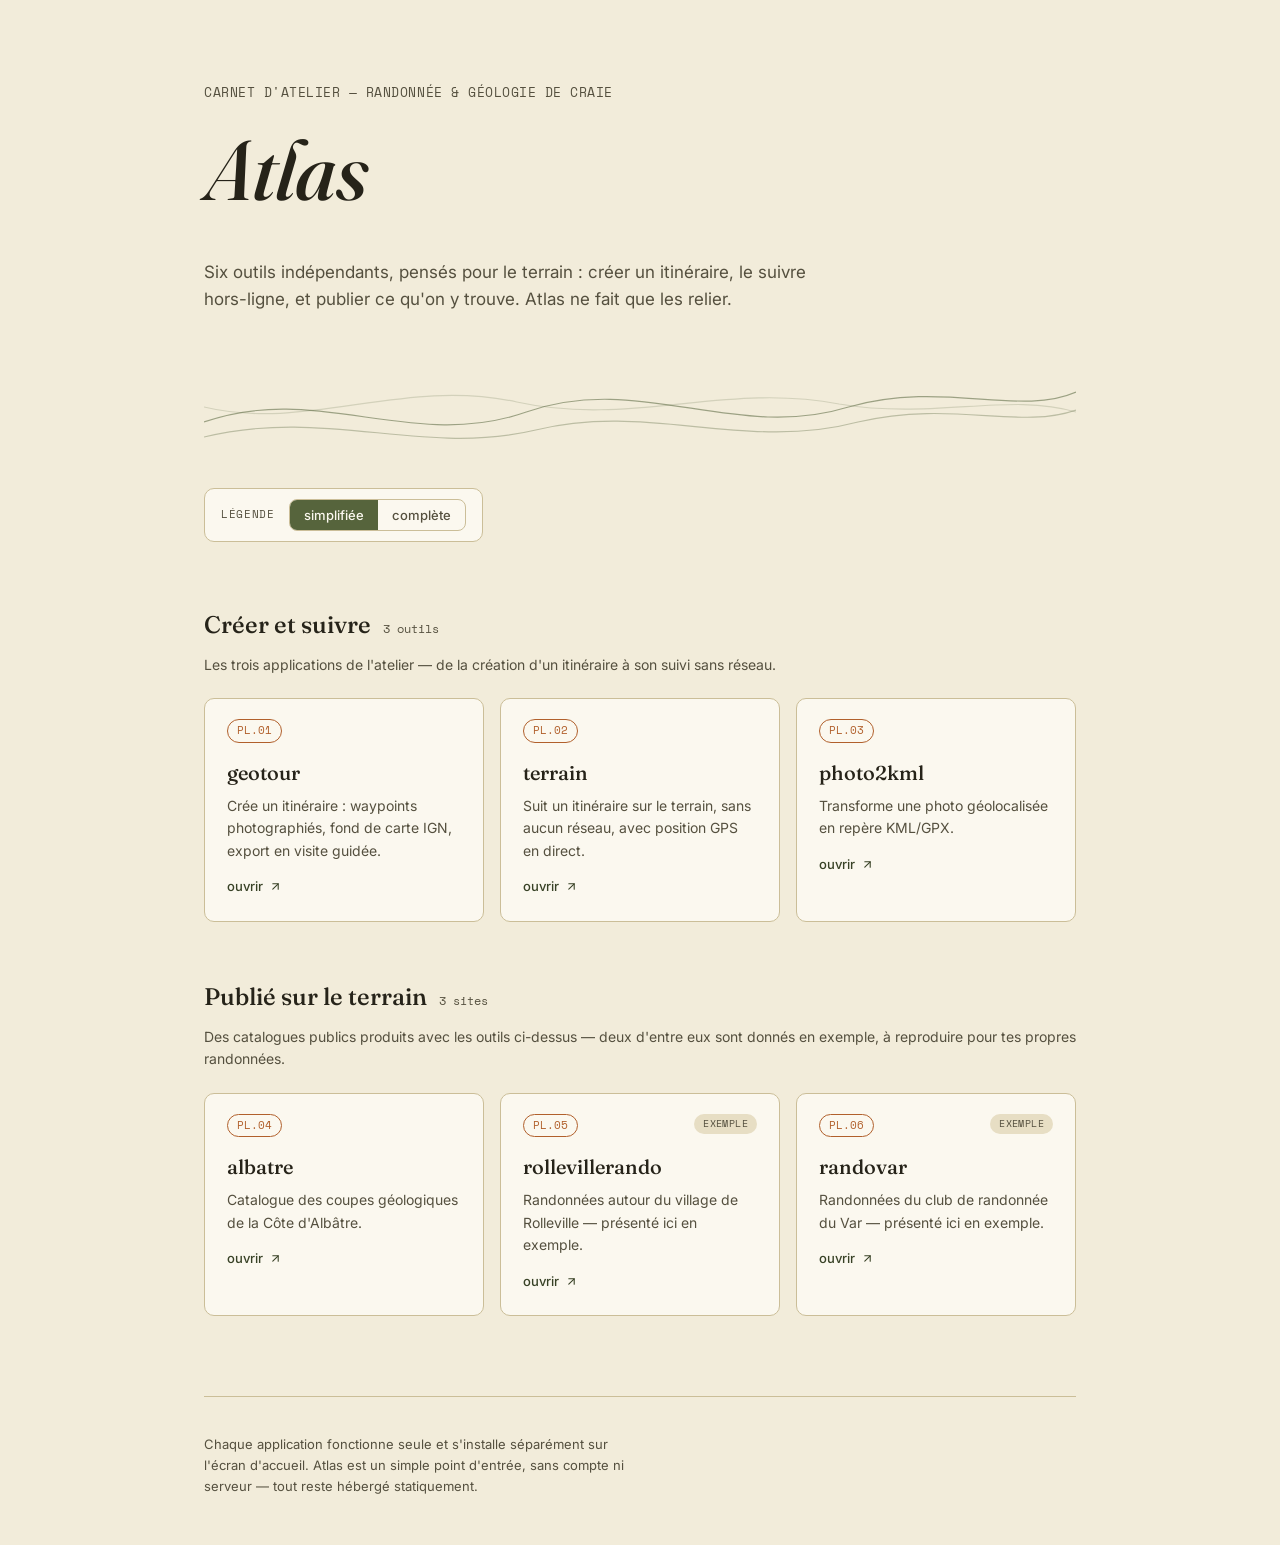
==== index.html @ a21a5d93 "Add files via upload" ====
<!DOCTYPE html>
<html lang="fr">
<head>
<meta charset="UTF-8">
<meta name="viewport" content="width=device-width, initial-scale=1.0">
<title>Atlas — outils de randonnée et de géologie de terrain</title>
<meta name="description" content="Atlas relie les applications et sites de randonnée et de géologie de craie : geotour, terrain, photo2kml, albatre, rollevillerando, randovar.">
<link rel="manifest" href="manifest.json">
<meta name="theme-color" content="#F2ECDA">
<link rel="icon" href="icons/icon-192.png">
<link rel="apple-touch-icon" href="icons/icon-192.png">
<link rel="stylesheet" href="style.css">
</head>
<body>
<div class="wrap">

  <header class="hero">
    <p class="tagline">carnet d'atelier — randonnée &amp; géologie de craie</p>
    <h1 class="wordmark">Atlas</h1>
    <p class="lede">Six outils indépendants, pensés pour le terrain : créer un itinéraire, le suivre hors-ligne, et publier ce qu'on y trouve. Atlas ne fait que les relier.</p>

    <svg class="contours" viewBox="0 0 920 90" preserveAspectRatio="none" aria-hidden="true">
      <path d="M0,60 C120,20 220,90 340,50 C460,10 560,80 680,45 C780,18 860,55 920,30"/>
      <path d="M0,75 C130,45 230,95 350,68 C470,40 570,90 690,60 C790,38 860,68 920,48"/>
      <path d="M0,45 C110,70 210,15 330,40 C450,65 550,20 670,42 C770,58 850,30 920,50"/>
    </svg>

    <div class="legend-box">
      <span class="legend-label">légende</span>
      <div class="legend-toggle">
        <button id="btn-simple" type="button">simplifiée</button>
        <button id="btn-full" type="button">complète</button>
      </div>
    </div>
  </header>

  <section class="group" id="outils">
    <div class="group-head">
      <h2>Créer et suivre</h2>
      <span class="count"><span id="outils-count">0</span> outils</span>
    </div>
    <p class="group-note">Les trois applications de l'atelier — de la création d'un itinéraire à son suivi sans réseau.</p>
    <div class="grid" id="outils-grid"></div>
  </section>

  <section class="group" id="vitrines">
    <div class="group-head">
      <h2>Publié sur le terrain</h2>
      <span class="count"><span id="vitrines-count">0</span> sites</span>
    </div>
    <p class="group-note">Des catalogues publics produits avec les outils ci-dessus — deux d'entre eux sont donnés en exemple, à reproduire pour tes propres randonnées.</p>
    <div class="grid" id="vitrines-grid"></div>
  </section>

  <footer>
    <p>Chaque application fonctionne seule et s'installe séparément sur l'écran d'accueil. Atlas est un simple point d'entrée, sans compte ni serveur — tout reste hébergé statiquement.</p>
  </footer>

</div>

<script src="app.js"></script>
<script>
if ('serviceWorker' in navigator) {
  window.addEventListener('load', () => navigator.serviceWorker.register('sw.js'));
}
</script>
</body>
</html>
---- style.css ----
@import url('https://fonts.googleapis.com/css2?family=Fraunces:ital,opsz,wght@0,9..144,400..600;1,9..144,400..600&family=Inter:wght@400;500;600&family=Space+Mono:wght@400;700&display=swap');

:root{
  --paper: #F2ECDA;
  --paper-deep: #E7DEC4;
  --chalk: #FBF8EF;
  --ink: #262319;
  --ink-soft: #55503f;
  --moss: #56643C;
  --moss-deep: #384226;
  --rust: #B1602C;
  --line: #CBBE98;
  --radius: 10px;
}

*{box-sizing:border-box}
html{scroll-behavior:smooth}
body{
  margin:0;
  background:var(--paper);
  color:var(--ink);
  font-family:'Inter',sans-serif;
  line-height:1.6;
  -webkit-font-smoothing:antialiased;
}

.wrap{max-width:920px;margin:0 auto;padding:0 24px}

/* ---------- header / hero ---------- */
header.hero{padding:72px 0 0}
.wordmark{
  font-family:'Fraunces',serif;
  font-style:italic;
  font-weight:500;
  font-size:clamp(48px,9vw,84px);
  letter-spacing:-0.01em;
  margin:0;
  color:var(--ink);
}
.tagline{
  font-family:'Space Mono',monospace;
  font-size:13px;
  letter-spacing:.04em;
  text-transform:uppercase;
  color:var(--ink-soft);
  margin:10px 0 0;
}
.lede{
  max-width:56ch;
  font-size:17px;
  color:var(--ink-soft);
  margin:22px 0 0;
}

/* contour-line signature divider */
.contours{width:100%;height:90px;display:block;margin-top:48px}
.contours path{fill:none;stroke:var(--moss);stroke-width:1.2;opacity:.55}
.contours path:nth-child(2){opacity:.35}
.contours path:nth-child(3){opacity:.2}

/* ---------- legend / niveau de lecture ---------- */
.legend-box{
  display:inline-flex;
  align-items:center;
  gap:14px;
  border:1px solid var(--line);
  border-radius:var(--radius);
  padding:10px 16px;
  background:var(--chalk);
  margin:36px 0 8px;
}
.legend-label{
  font-family:'Space Mono',monospace;
  font-size:11px;
  letter-spacing:.06em;
  text-transform:uppercase;
  color:var(--ink-soft);
}
.legend-toggle{display:inline-flex;border:1px solid var(--line);border-radius:8px;overflow:hidden}
.legend-toggle button{
  font-family:'Inter',sans-serif;
  font-size:13px;
  font-weight:500;
  padding:7px 14px;
  border:none;
  background:transparent;
  color:var(--ink-soft);
  cursor:pointer;
  transition:background .15s ease,color .15s ease;
}
.legend-toggle button.active{background:var(--moss);color:var(--chalk)}
.legend-toggle button:not(.active):hover{background:var(--paper-deep)}

/* ---------- sections ---------- */
section.group{margin-top:56px}
.group-head{display:flex;align-items:baseline;gap:12px;margin-bottom:20px}
.group-head h2{
  font-family:'Fraunces',serif;
  font-weight:500;
  font-size:24px;
  margin:0;
}
.group-head .count{
  font-family:'Space Mono',monospace;
  font-size:12px;
  color:var(--ink-soft);
}
.group-note{font-size:14px;color:var(--ink-soft);margin:-10px 0 22px}

.grid{display:grid;grid-template-columns:repeat(auto-fit,minmax(260px,1fr));gap:16px}

.card{
  position:relative;
  background:var(--chalk);
  border:1px solid var(--line);
  border-radius:var(--radius);
  padding:20px 22px 22px;
  transition:border-color .15s ease, transform .15s ease;
}
.card:hover{border-color:var(--moss);transform:translateY(-2px)}
.card a.card-link{position:absolute;inset:0;border-radius:var(--radius)}
.card-top{display:flex;align-items:flex-start;justify-content:space-between;gap:10px}
.plate{
  font-family:'Space Mono',monospace;
  font-size:11px;
  color:var(--rust);
  border:1px solid var(--rust);
  border-radius:20px;
  padding:2px 9px;
  white-space:nowrap;
}
.badge-exemple{
  font-family:'Space Mono',monospace;
  font-size:10px;
  letter-spacing:.04em;
  text-transform:uppercase;
  color:var(--ink-soft);
  background:var(--paper-deep);
  border-radius:20px;
  padding:2px 9px;
  white-space:nowrap;
}
.card h3{
  font-family:'Fraunces',serif;
  font-weight:500;
  font-size:20px;
  margin:14px 0 6px;
}
.card p{font-size:14px;color:var(--ink-soft);margin:0}
.card p.full{display:none}
.legend-full .card p.simple{display:none}
.legend-full .card p.full{display:block}
.card .cta{
  display:inline-flex;
  align-items:center;
  gap:6px;
  margin-top:14px;
  font-size:13px;
  font-weight:500;
  color:var(--moss-deep);
}
.card .cta svg{width:13px;height:13px}

/* install note, only shown in legend-full */
.install-note{display:none;font-family:'Space Mono',monospace;font-size:11px;color:var(--ink-soft);margin-top:12px;padding-top:12px;border-top:1px dashed var(--line)}
.legend-full .install-note{display:block}

/* ---------- footer ---------- */
footer{margin:80px 0 48px;padding-top:24px;border-top:1px solid var(--line)}
footer p{font-size:13px;color:var(--ink-soft);max-width:56ch}
footer a{color:var(--moss-deep)}

@media (max-width:520px){
  header.hero{padding-top:48px}
  .legend-box{flex-wrap:wrap}
}

@media (prefers-reduced-motion:reduce){
  html{scroll-behavior:auto}
  .card{transition:none}
}
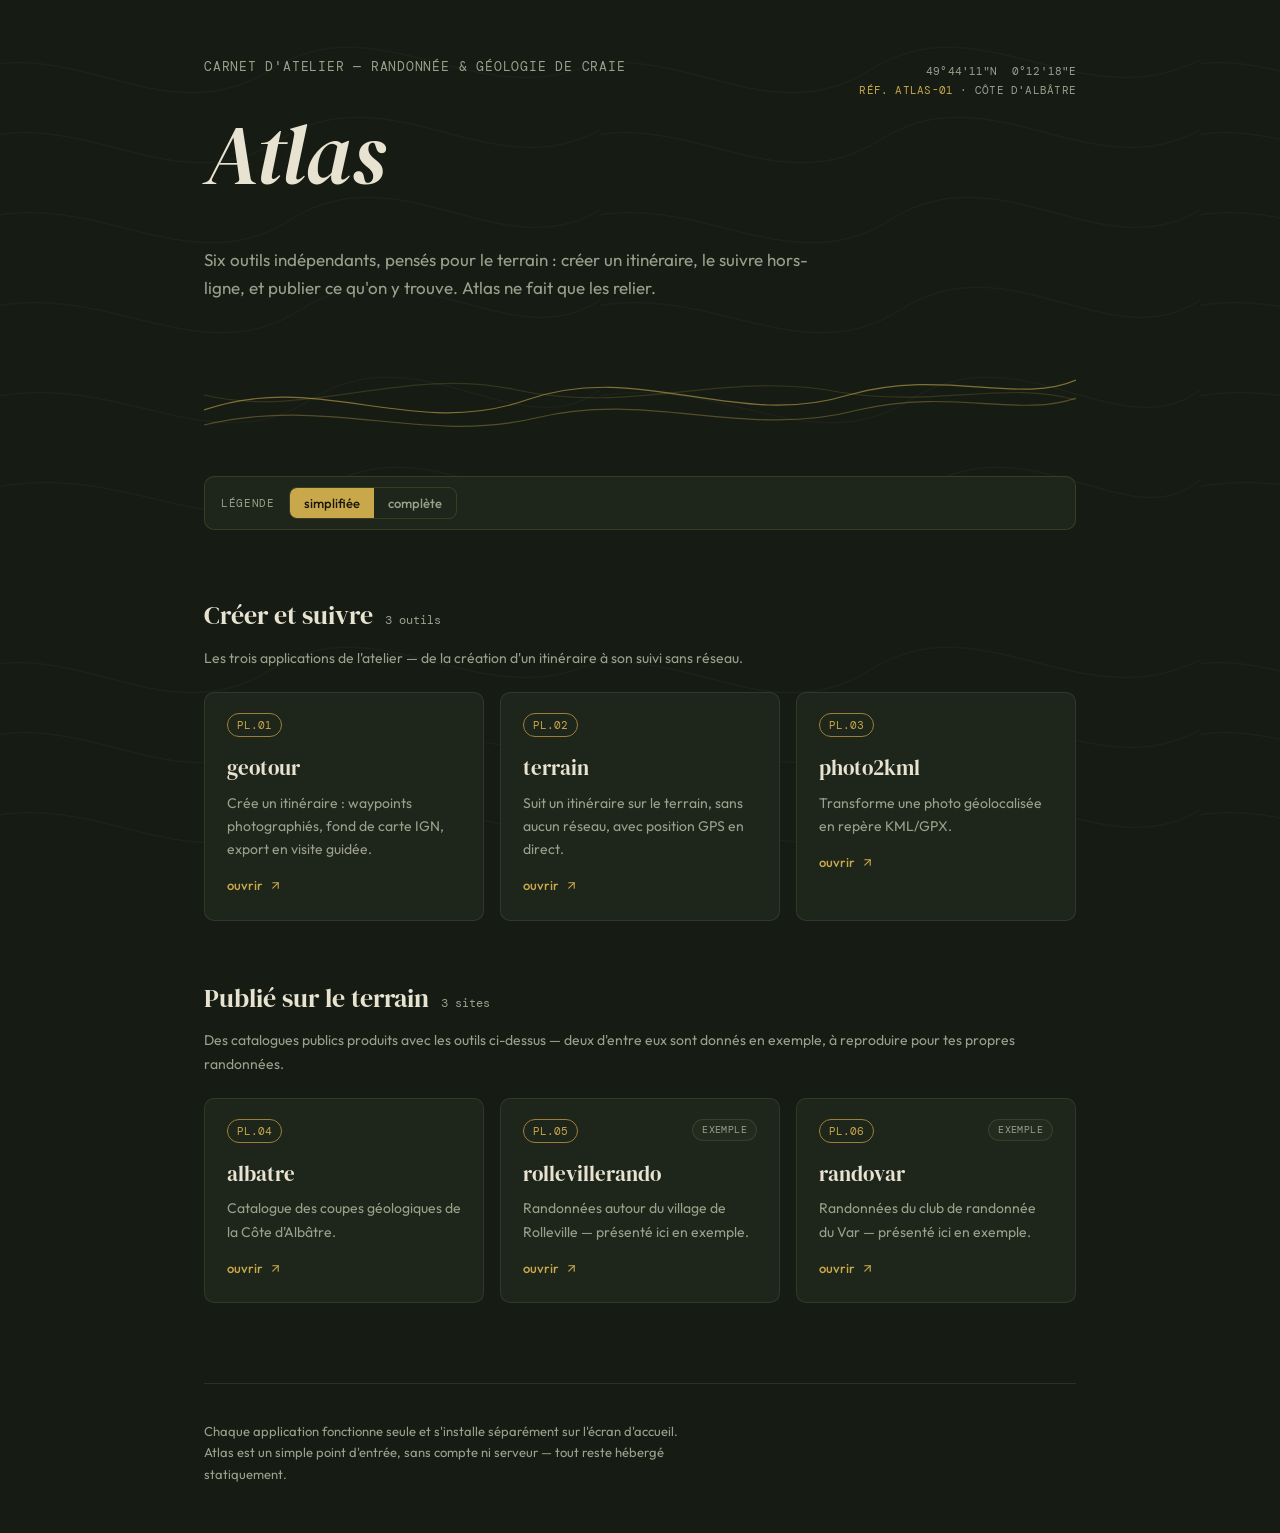
==== commit 32758f67: "Add files via upload" ====
--- a/index.html
+++ b/index.html
@@ -6,7 +6,7 @@
 <title>Atlas — outils de randonnée et de géologie de terrain</title>
 <meta name="description" content="Atlas relie les applications et sites de randonnée et de géologie de craie : geotour, terrain, photo2kml, albatre, rollevillerando, randovar.">
 <link rel="manifest" href="manifest.json">
-<meta name="theme-color" content="#F2ECDA">
+<meta name="theme-color" content="#161c14">
 <link rel="icon" href="icons/icon-192.png">
 <link rel="apple-touch-icon" href="icons/icon-192.png">
 <link rel="stylesheet" href="style.css">
@@ -15,8 +15,16 @@
 <div class="wrap">
 
   <header class="hero">
-    <p class="tagline">carnet d'atelier — randonnée &amp; géologie de craie</p>
-    <h1 class="wordmark">Atlas</h1>
+    <div class="hero-top">
+      <div>
+        <p class="tagline">carnet d'atelier — randonnée &amp; géologie de craie</p>
+        <h1 class="wordmark">Atlas</h1>
+      </div>
+      <div class="coords" aria-hidden="true">
+        49°44′11″N&nbsp;&nbsp;0°12′18″E<br>
+        <span class="ref">RÉF. ATLAS-01</span> · CÔTE D'ALBÂTRE
+      </div>
+    </div>
     <p class="lede">Six outils indépendants, pensés pour le terrain : créer un itinéraire, le suivre hors-ligne, et publier ce qu'on y trouve. Atlas ne fait que les relier.</p>
 
     <svg class="contours" viewBox="0 0 920 90" preserveAspectRatio="none" aria-hidden="true">
--- a/style.css
+++ b/style.css
@@ -1,15 +1,15 @@
-@import url('https://fonts.googleapis.com/css2?family=Fraunces:ital,opsz,wght@0,9..144,400..600;1,9..144,400..600&family=Inter:wght@400;500;600&family=Space+Mono:wght@400;700&display=swap');
+@import url('https://fonts.googleapis.com/css2?family=DM+Serif+Display:ital@0;1&family=Outfit:wght@400;500;600&family=DM+Mono:wght@400;500&display=swap');
 
 :root{
-  --paper: #F2ECDA;
-  --paper-deep: #E7DEC4;
-  --chalk: #FBF8EF;
-  --ink: #262319;
-  --ink-soft: #55503f;
-  --moss: #56643C;
-  --moss-deep: #384226;
-  --rust: #B1602C;
-  --line: #CBBE98;
+  --bg: #161c14;
+  --bg-elev: #1E251A;
+  --bg-elev-2: #232B1E;
+  --ink: #E8E2D0;
+  --ink-soft: #9BA08C;
+  --ocre: #C9A84C;
+  --ocre-deep: #9C8038;
+  --line: rgba(201,168,76,0.18);
+  --line-soft: rgba(232,226,208,0.10);
   --radius: 10px;
 }
 
@@ -17,33 +17,51 @@
 html{scroll-behavior:smooth}
 body{
   margin:0;
-  background:var(--paper);
-  color:var(--ink);
-  font-family:'Inter',sans-serif;
-  line-height:1.6;
+  background-color:var(--bg);
+  background-image:
+    url("data:image/svg+xml,%3Csvg xmlns='http://www.w3.org/2000/svg' width='600' height='600' viewBox='0 0 600 600'%3E%3Cg fill='none' stroke='%23e8e2d0' stroke-opacity='0.035' stroke-width='1'%3E%3Cpath d='M-50,80 C60,20 160,140 270,70 C380,0 480,120 600,60'/%3E%3Cpath d='M-50,150 C70,90 170,210 280,140 C390,70 490,190 600,130'/%3E%3Cpath d='M-50,230 C80,170 180,290 290,220 C400,150 500,270 600,210'/%3E%3Cpath d='M-50,320 C90,260 190,380 300,310 C410,240 510,360 600,300'/%3E%3Cpath d='M-50,410 C100,350 200,470 310,400 C420,330 520,450 600,390'/%3E%3Cpath d='M-50,500 C110,440 210,560 320,490 C430,420 530,540 600,480'/%3E%3C/g%3E%3C/svg%3E");
+  background-repeat:repeat;
+  background-size:600px 600px;
+  background-attachment:fixed;
+  color:var(--ink);
+  font-family:'Outfit',sans-serif;
+  line-height:1.65;
   -webkit-font-smoothing:antialiased;
 }
 
 .wrap{max-width:920px;margin:0 auto;padding:0 24px}
 
 /* ---------- header / hero ---------- */
-header.hero{padding:72px 0 0}
+header.hero{padding:56px 0 0;display:flex;flex-direction:column}
+.hero-top{display:flex;align-items:flex-start;justify-content:space-between;gap:16px}
+.coords{
+  font-family:'DM Mono',monospace;
+  font-size:11px;
+  line-height:1.7;
+  color:var(--ink-soft);
+  text-align:right;
+  white-space:nowrap;
+  padding-top:6px;
+  letter-spacing:.02em;
+}
+.coords .ref{color:var(--ocre)}
+
+.tagline{
+  font-family:'DM Mono',monospace;
+  font-size:13px;
+  letter-spacing:.06em;
+  text-transform:uppercase;
+  color:var(--ink-soft);
+  margin:0;
+}
 .wordmark{
-  font-family:'Fraunces',serif;
+  font-family:'DM Serif Display',serif;
   font-style:italic;
-  font-weight:500;
+  font-weight:400;
   font-size:clamp(48px,9vw,84px);
   letter-spacing:-0.01em;
-  margin:0;
-  color:var(--ink);
-}
-.tagline{
-  font-family:'Space Mono',monospace;
-  font-size:13px;
-  letter-spacing:.04em;
-  text-transform:uppercase;
-  color:var(--ink-soft);
-  margin:10px 0 0;
+  margin:8px 0 0;
+  color:var(--ink);
 }
 .lede{
   max-width:56ch;
@@ -54,9 +72,9 @@
 
 /* contour-line signature divider */
 .contours{width:100%;height:90px;display:block;margin-top:48px}
-.contours path{fill:none;stroke:var(--moss);stroke-width:1.2;opacity:.55}
+.contours path{fill:none;stroke:var(--ocre);stroke-width:1.2;opacity:.6}
 .contours path:nth-child(2){opacity:.35}
-.contours path:nth-child(3){opacity:.2}
+.contours path:nth-child(3){opacity:.18}
 
 /* ---------- legend / niveau de lecture ---------- */
 .legend-box{
@@ -66,11 +84,11 @@
   border:1px solid var(--line);
   border-radius:var(--radius);
   padding:10px 16px;
-  background:var(--chalk);
+  background:var(--bg-elev);
   margin:36px 0 8px;
 }
 .legend-label{
-  font-family:'Space Mono',monospace;
+  font-family:'DM Mono',monospace;
   font-size:11px;
   letter-spacing:.06em;
   text-transform:uppercase;
@@ -78,7 +96,7 @@
 }
 .legend-toggle{display:inline-flex;border:1px solid var(--line);border-radius:8px;overflow:hidden}
 .legend-toggle button{
-  font-family:'Inter',sans-serif;
+  font-family:'Outfit',sans-serif;
   font-size:13px;
   font-weight:500;
   padding:7px 14px;
@@ -88,20 +106,21 @@
   cursor:pointer;
   transition:background .15s ease,color .15s ease;
 }
-.legend-toggle button.active{background:var(--moss);color:var(--chalk)}
-.legend-toggle button:not(.active):hover{background:var(--paper-deep)}
+.legend-toggle button.active{background:var(--ocre);color:#1a1608}
+.legend-toggle button:not(.active):hover{background:var(--bg-elev-2)}
 
 /* ---------- sections ---------- */
 section.group{margin-top:56px}
 .group-head{display:flex;align-items:baseline;gap:12px;margin-bottom:20px}
 .group-head h2{
-  font-family:'Fraunces',serif;
-  font-weight:500;
-  font-size:24px;
+  font-family:'DM Serif Display',serif;
+  font-weight:400;
+  font-size:26px;
   margin:0;
+  color:var(--ink);
 }
 .group-head .count{
-  font-family:'Space Mono',monospace;
+  font-family:'DM Mono',monospace;
   font-size:12px;
   color:var(--ink-soft);
 }
@@ -111,40 +130,42 @@
 
 .card{
   position:relative;
-  background:var(--chalk);
-  border:1px solid var(--line);
+  background:var(--bg-elev);
+  border:1px solid var(--line-soft);
   border-radius:var(--radius);
   padding:20px 22px 22px;
   transition:border-color .15s ease, transform .15s ease;
 }
-.card:hover{border-color:var(--moss);transform:translateY(-2px)}
+.card:hover{border-color:var(--ocre);transform:translateY(-2px)}
 .card a.card-link{position:absolute;inset:0;border-radius:var(--radius)}
 .card-top{display:flex;align-items:flex-start;justify-content:space-between;gap:10px}
 .plate{
-  font-family:'Space Mono',monospace;
+  font-family:'DM Mono',monospace;
   font-size:11px;
-  color:var(--rust);
-  border:1px solid var(--rust);
+  color:var(--ocre);
+  border:1px solid var(--ocre-deep);
   border-radius:20px;
   padding:2px 9px;
   white-space:nowrap;
 }
 .badge-exemple{
-  font-family:'Space Mono',monospace;
+  font-family:'DM Mono',monospace;
   font-size:10px;
   letter-spacing:.04em;
   text-transform:uppercase;
   color:var(--ink-soft);
-  background:var(--paper-deep);
+  background:var(--bg-elev-2);
+  border:1px solid var(--line-soft);
   border-radius:20px;
   padding:2px 9px;
   white-space:nowrap;
 }
 .card h3{
-  font-family:'Fraunces',serif;
-  font-weight:500;
-  font-size:20px;
+  font-family:'DM Serif Display',serif;
+  font-weight:400;
+  font-size:21px;
   margin:14px 0 6px;
+  color:var(--ink);
 }
 .card p{font-size:14px;color:var(--ink-soft);margin:0}
 .card p.full{display:none}
@@ -157,21 +178,23 @@
   margin-top:14px;
   font-size:13px;
   font-weight:500;
-  color:var(--moss-deep);
+  color:var(--ocre);
 }
 .card .cta svg{width:13px;height:13px}
 
 /* install note, only shown in legend-full */
-.install-note{display:none;font-family:'Space Mono',monospace;font-size:11px;color:var(--ink-soft);margin-top:12px;padding-top:12px;border-top:1px dashed var(--line)}
+.install-note{display:none;font-family:'DM Mono',monospace;font-size:11px;color:var(--ink-soft);margin-top:12px;padding-top:12px;border-top:1px dashed var(--line)}
 .legend-full .install-note{display:block}
 
 /* ---------- footer ---------- */
-footer{margin:80px 0 48px;padding-top:24px;border-top:1px solid var(--line)}
+footer{margin:80px 0 48px;padding-top:24px;border-top:1px solid var(--line-soft)}
 footer p{font-size:13px;color:var(--ink-soft);max-width:56ch}
-footer a{color:var(--moss-deep)}
+footer a{color:var(--ocre)}
 
 @media (max-width:520px){
-  header.hero{padding-top:48px}
+  header.hero{padding-top:40px}
+  .hero-top{flex-direction:column-reverse;gap:10px}
+  .coords{text-align:left}
   .legend-box{flex-wrap:wrap}
 }
 
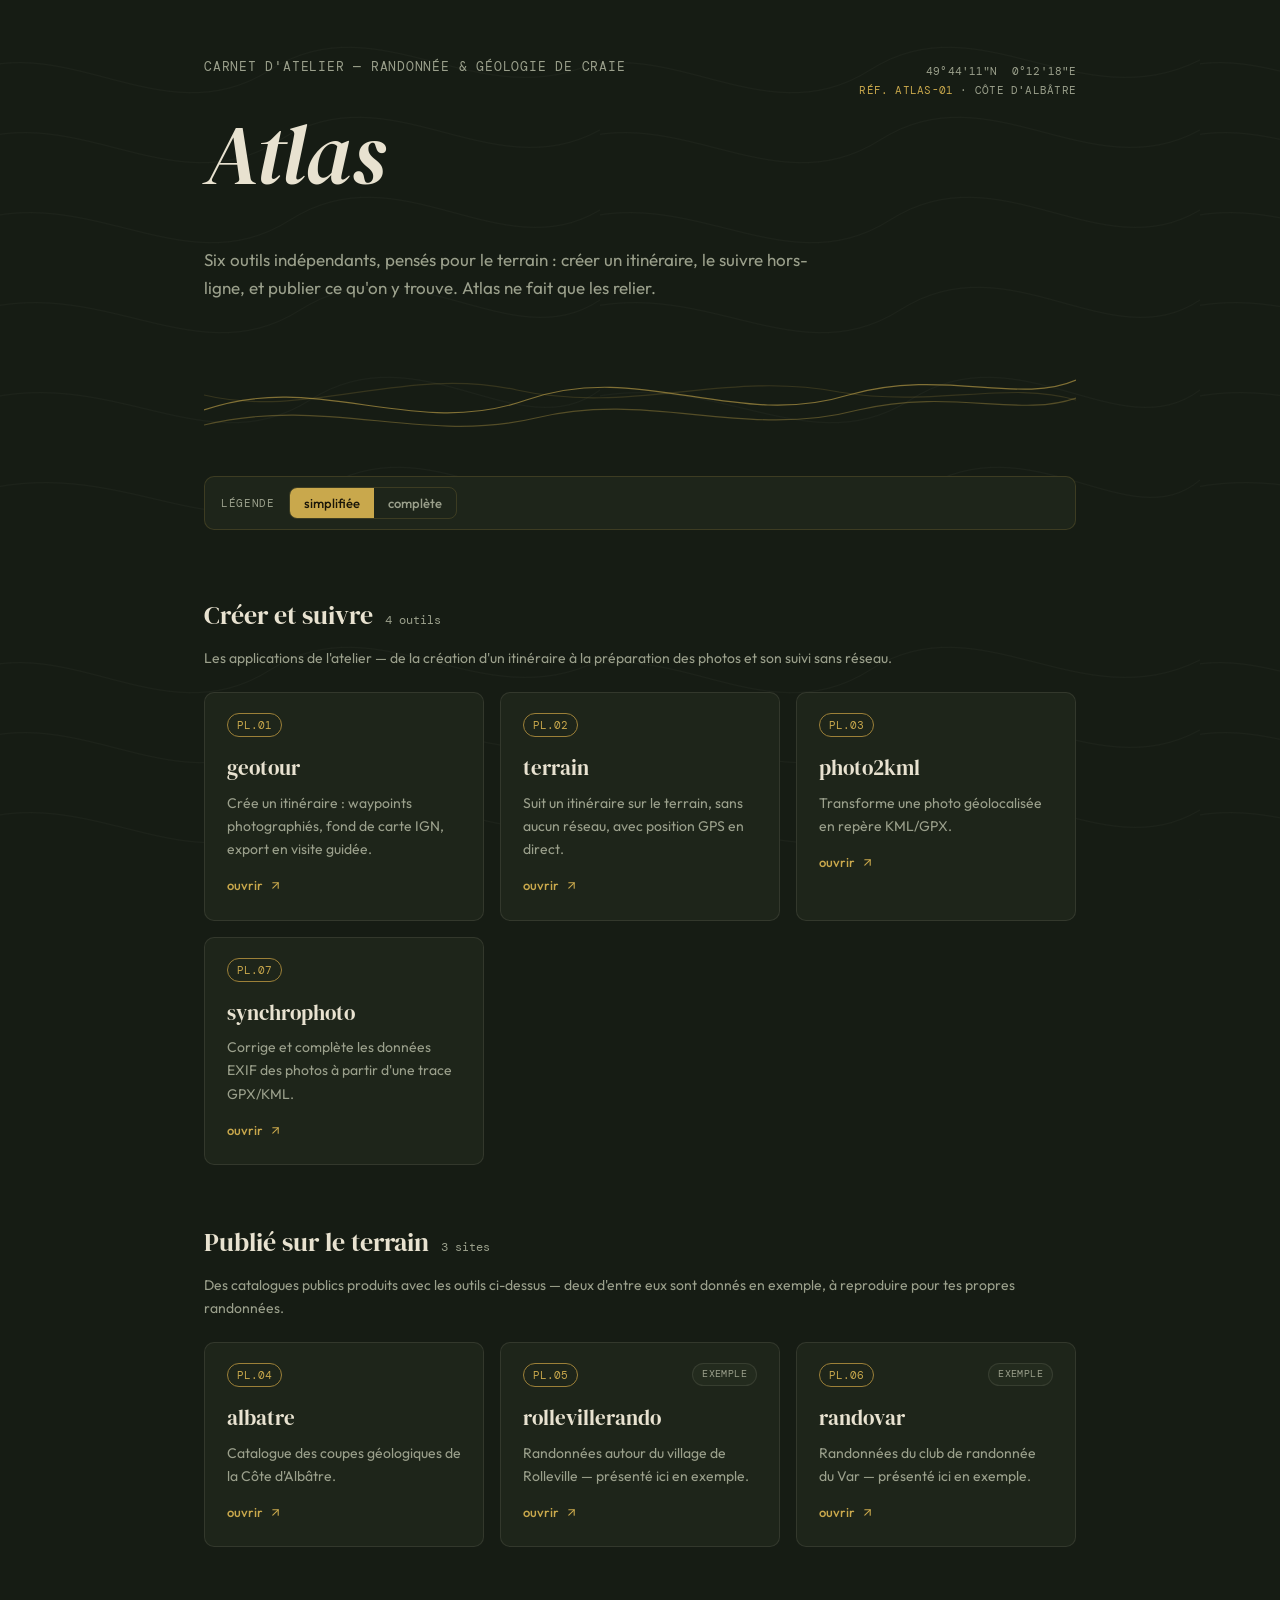
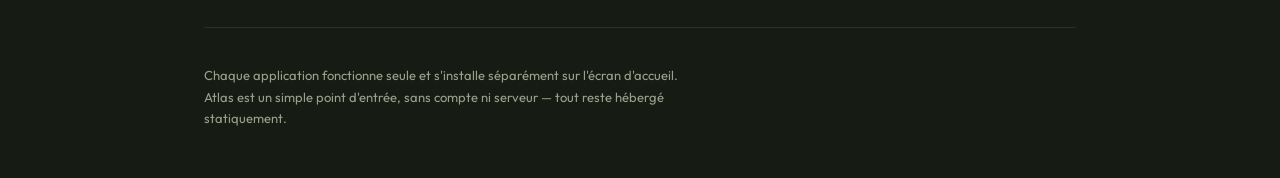
==== commit cc226bcb: "Add files via upload" ====
--- a/index.html
+++ b/index.html
@@ -47,7 +47,7 @@
       <h2>Créer et suivre</h2>
       <span class="count"><span id="outils-count">0</span> outils</span>
     </div>
-    <p class="group-note">Les trois applications de l'atelier — de la création d'un itinéraire à son suivi sans réseau.</p>
+    <p class="group-note">Les applications de l'atelier — de la création d'un itinéraire à la préparation des photos et son suivi sans réseau.</p>
     <div class="grid" id="outils-grid"></div>
   </section>
 
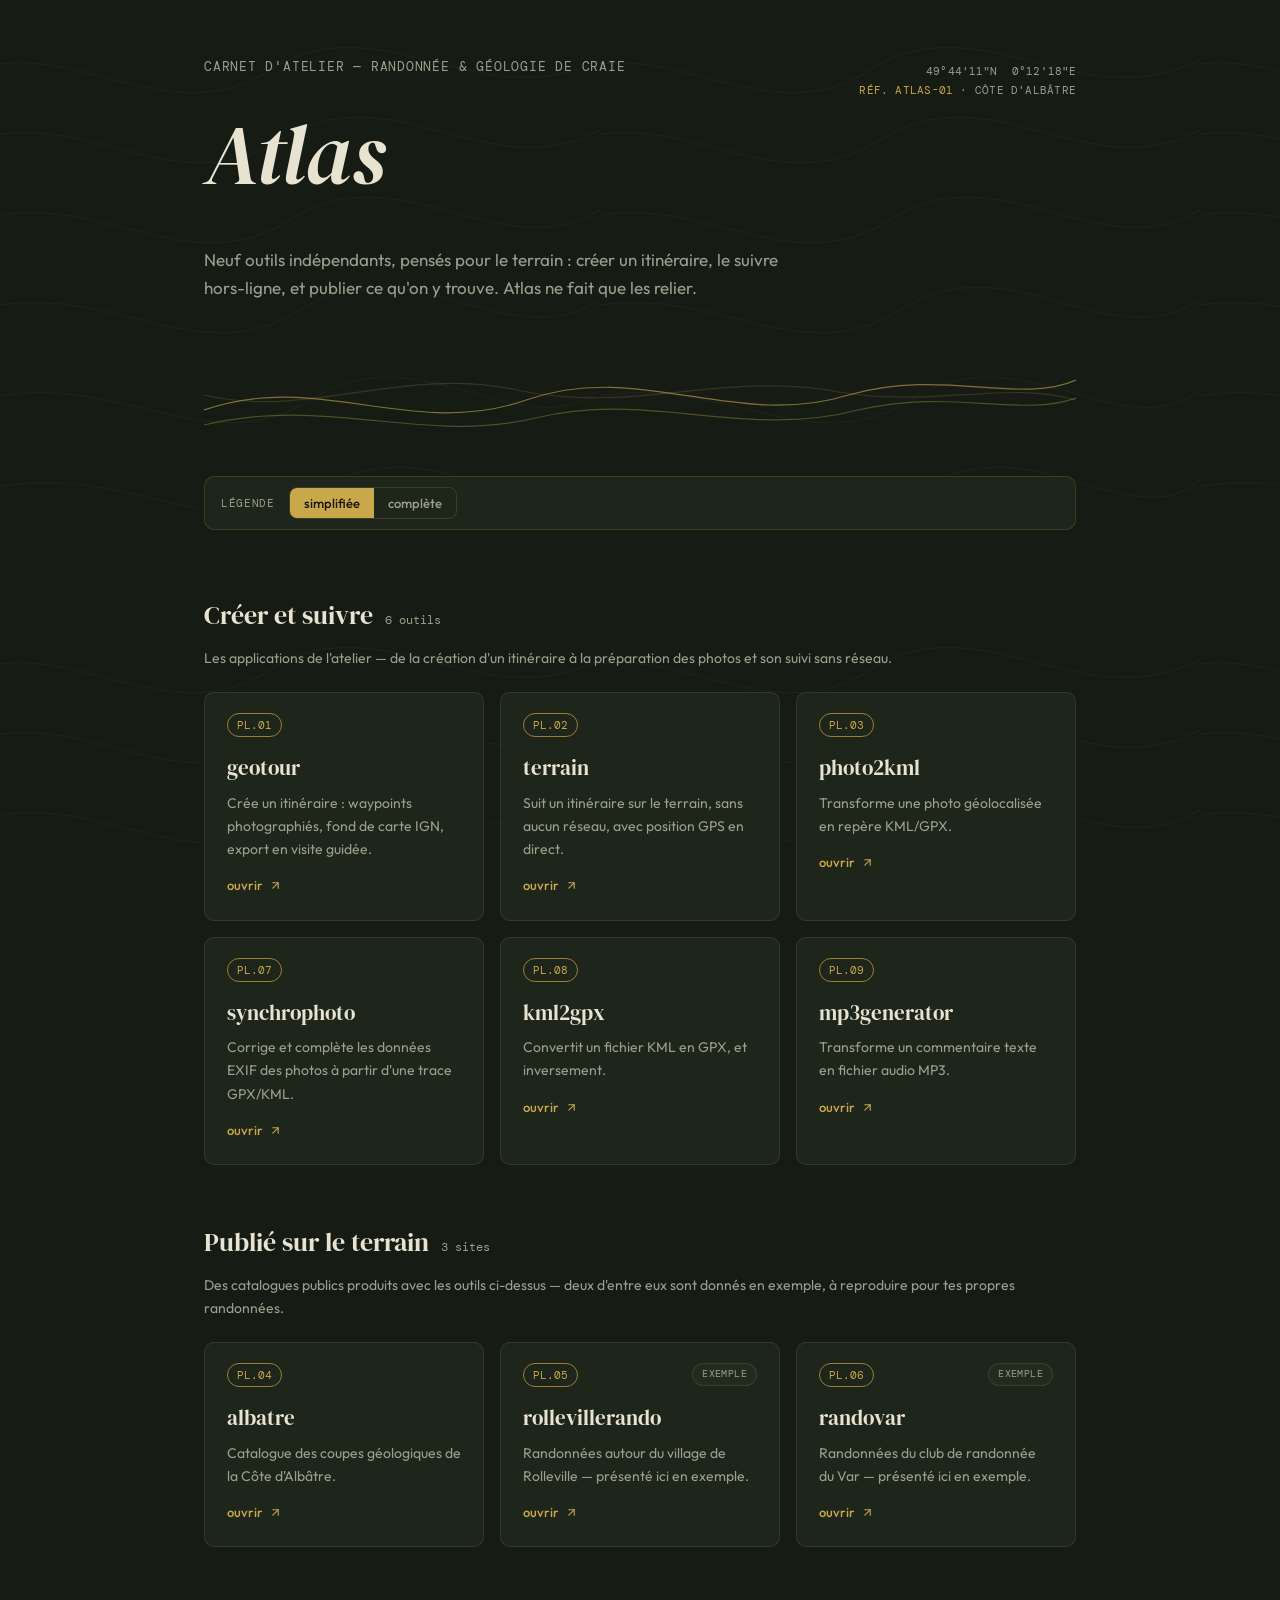
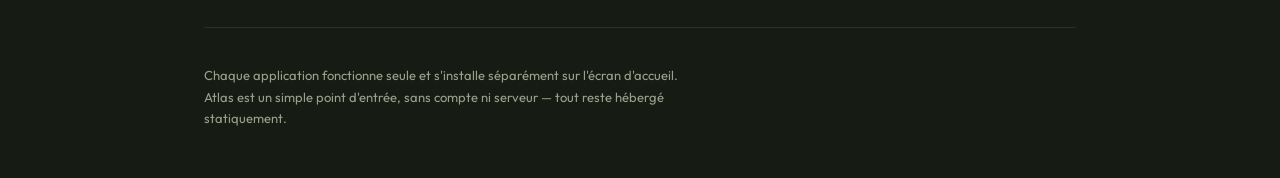
==== commit 40509d0b: "Add files via upload" ====
--- a/index.html
+++ b/index.html
@@ -25,7 +25,7 @@
         <span class="ref">RÉF. ATLAS-01</span> · CÔTE D'ALBÂTRE
       </div>
     </div>
-    <p class="lede">Six outils indépendants, pensés pour le terrain : créer un itinéraire, le suivre hors-ligne, et publier ce qu'on y trouve. Atlas ne fait que les relier.</p>
+    <p class="lede">Neuf outils indépendants, pensés pour le terrain : créer un itinéraire, le suivre hors-ligne, et publier ce qu'on y trouve. Atlas ne fait que les relier.</p>
 
     <svg class="contours" viewBox="0 0 920 90" preserveAspectRatio="none" aria-hidden="true">
       <path d="M0,60 C120,20 220,90 340,50 C460,10 560,80 680,45 C780,18 860,55 920,30"/>
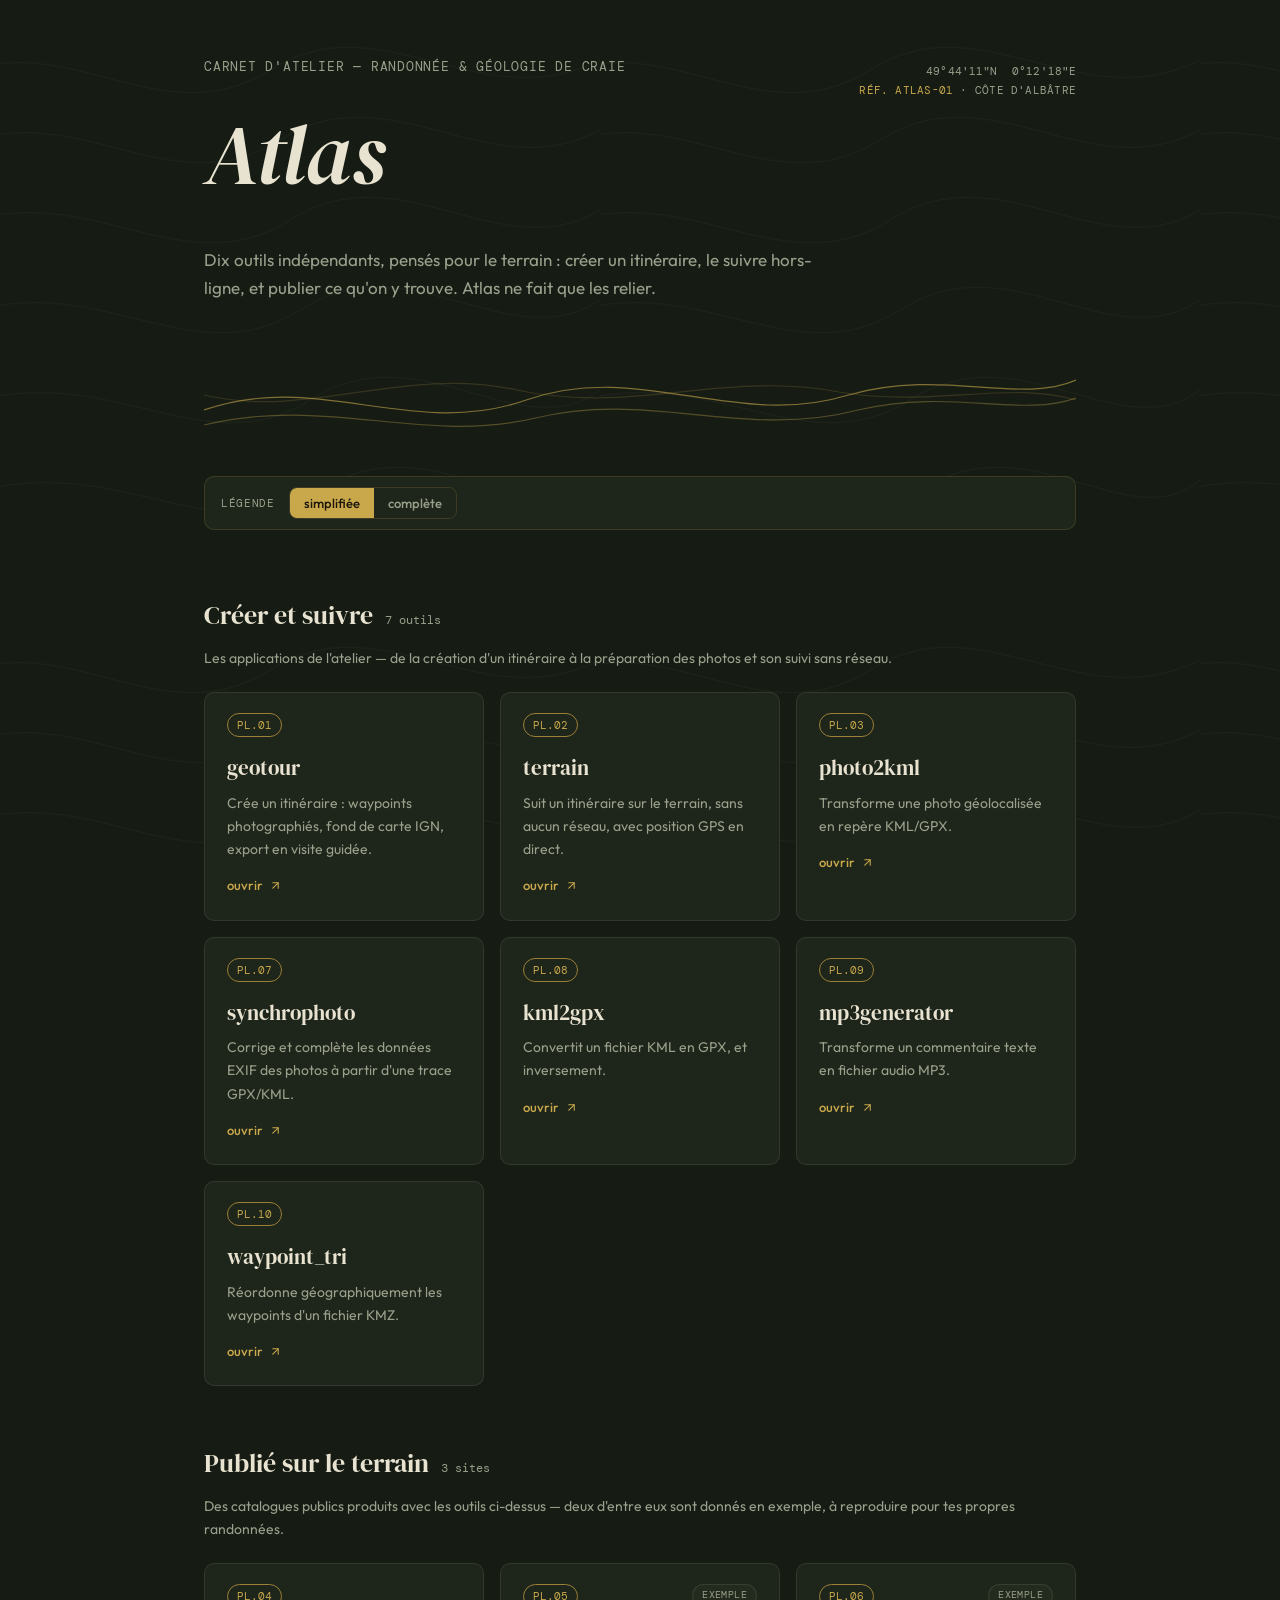
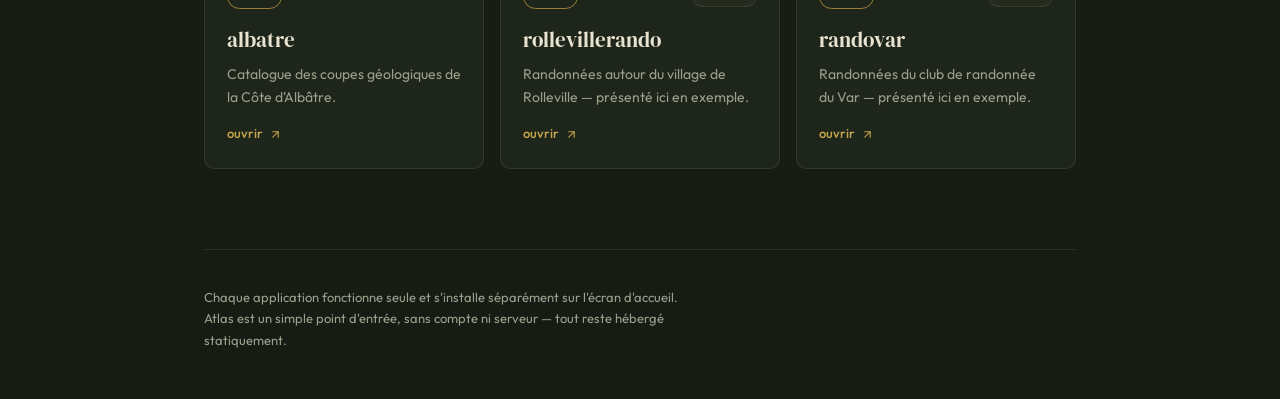
==== commit 9993b546: "Add files via upload" ====
--- a/index.html
+++ b/index.html
@@ -25,7 +25,7 @@
         <span class="ref">RÉF. ATLAS-01</span> · CÔTE D'ALBÂTRE
       </div>
     </div>
-    <p class="lede">Neuf outils indépendants, pensés pour le terrain : créer un itinéraire, le suivre hors-ligne, et publier ce qu'on y trouve. Atlas ne fait que les relier.</p>
+    <p class="lede">Dix outils indépendants, pensés pour le terrain : créer un itinéraire, le suivre hors-ligne, et publier ce qu'on y trouve. Atlas ne fait que les relier.</p>
 
     <svg class="contours" viewBox="0 0 920 90" preserveAspectRatio="none" aria-hidden="true">
       <path d="M0,60 C120,20 220,90 340,50 C460,10 560,80 680,45 C780,18 860,55 920,30"/>
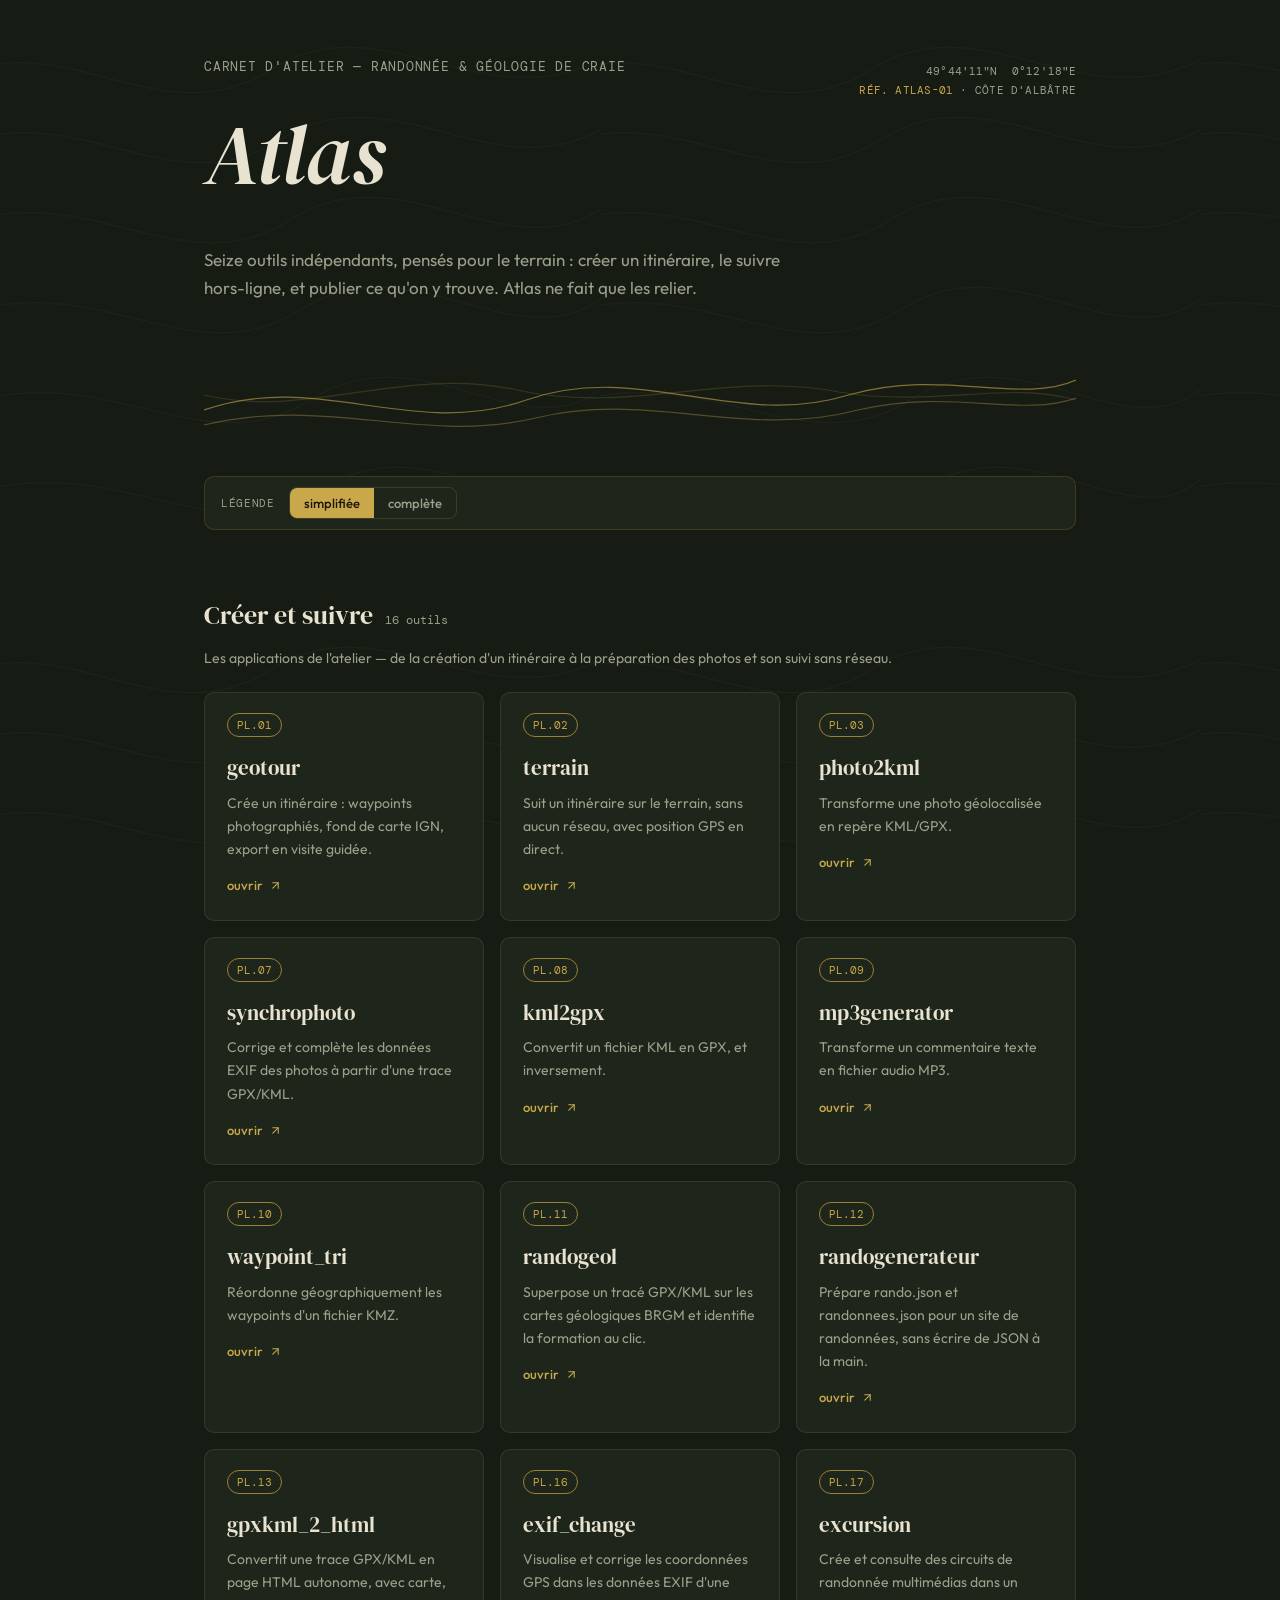
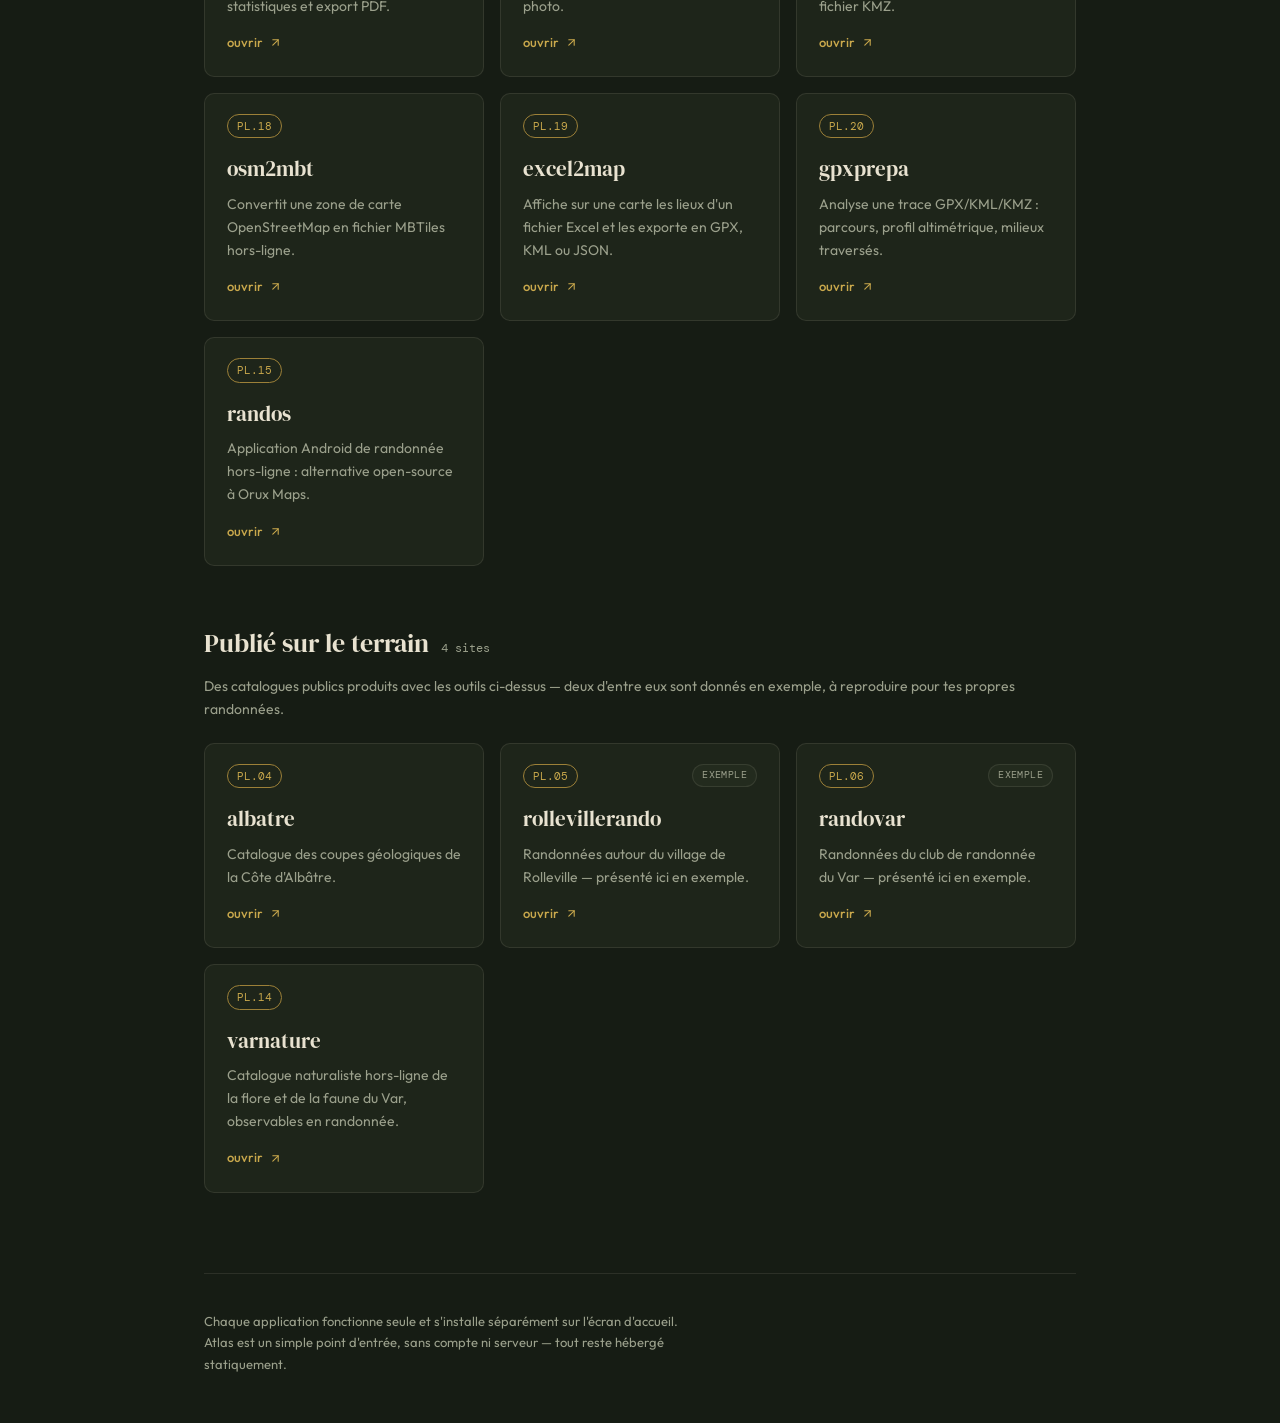
==== commit 30e35797: "Add files via upload" ====
--- a/index.html
+++ b/index.html
@@ -25,7 +25,7 @@
         <span class="ref">RÉF. ATLAS-01</span> · CÔTE D'ALBÂTRE
       </div>
     </div>
-    <p class="lede">Dix outils indépendants, pensés pour le terrain : créer un itinéraire, le suivre hors-ligne, et publier ce qu'on y trouve. Atlas ne fait que les relier.</p>
+    <p class="lede">Seize outils indépendants, pensés pour le terrain : créer un itinéraire, le suivre hors-ligne, et publier ce qu'on y trouve. Atlas ne fait que les relier.</p>
 
     <svg class="contours" viewBox="0 0 920 90" preserveAspectRatio="none" aria-hidden="true">
       <path d="M0,60 C120,20 220,90 340,50 C460,10 560,80 680,45 C780,18 860,55 920,30"/>
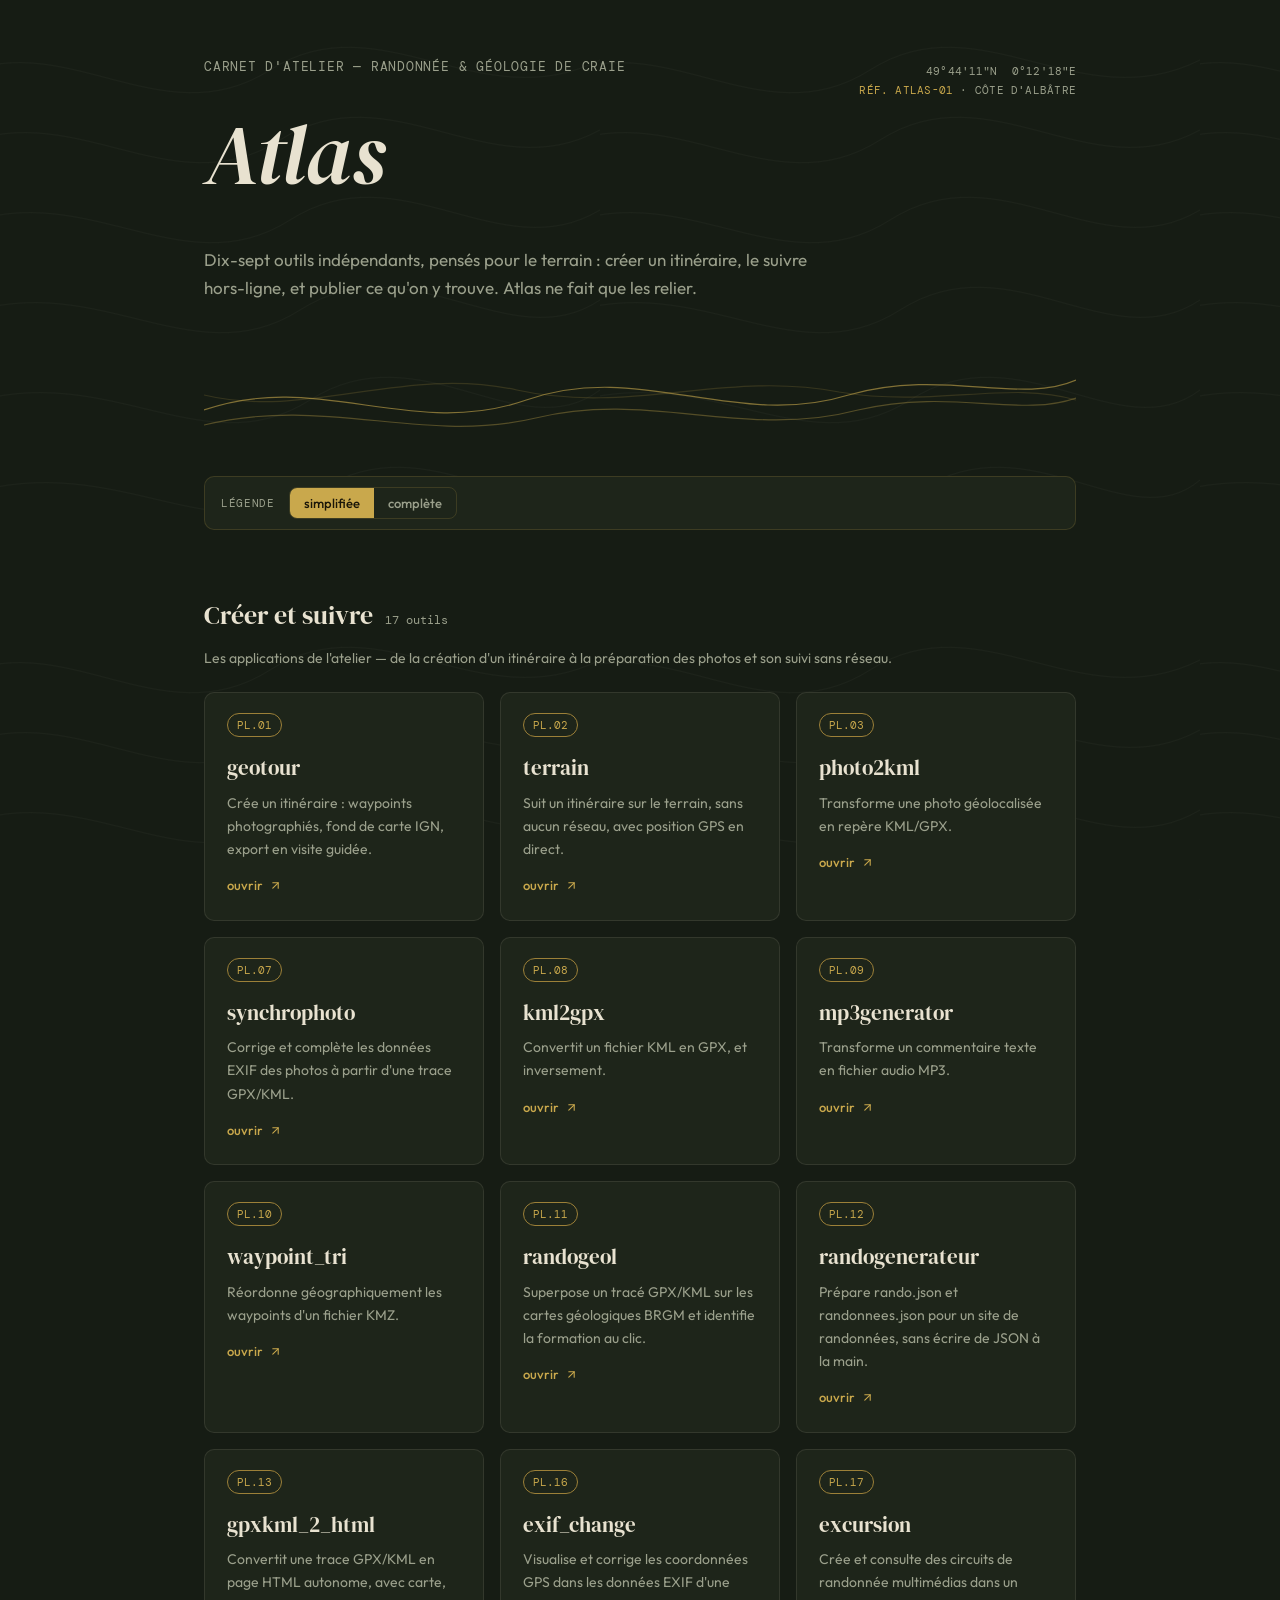
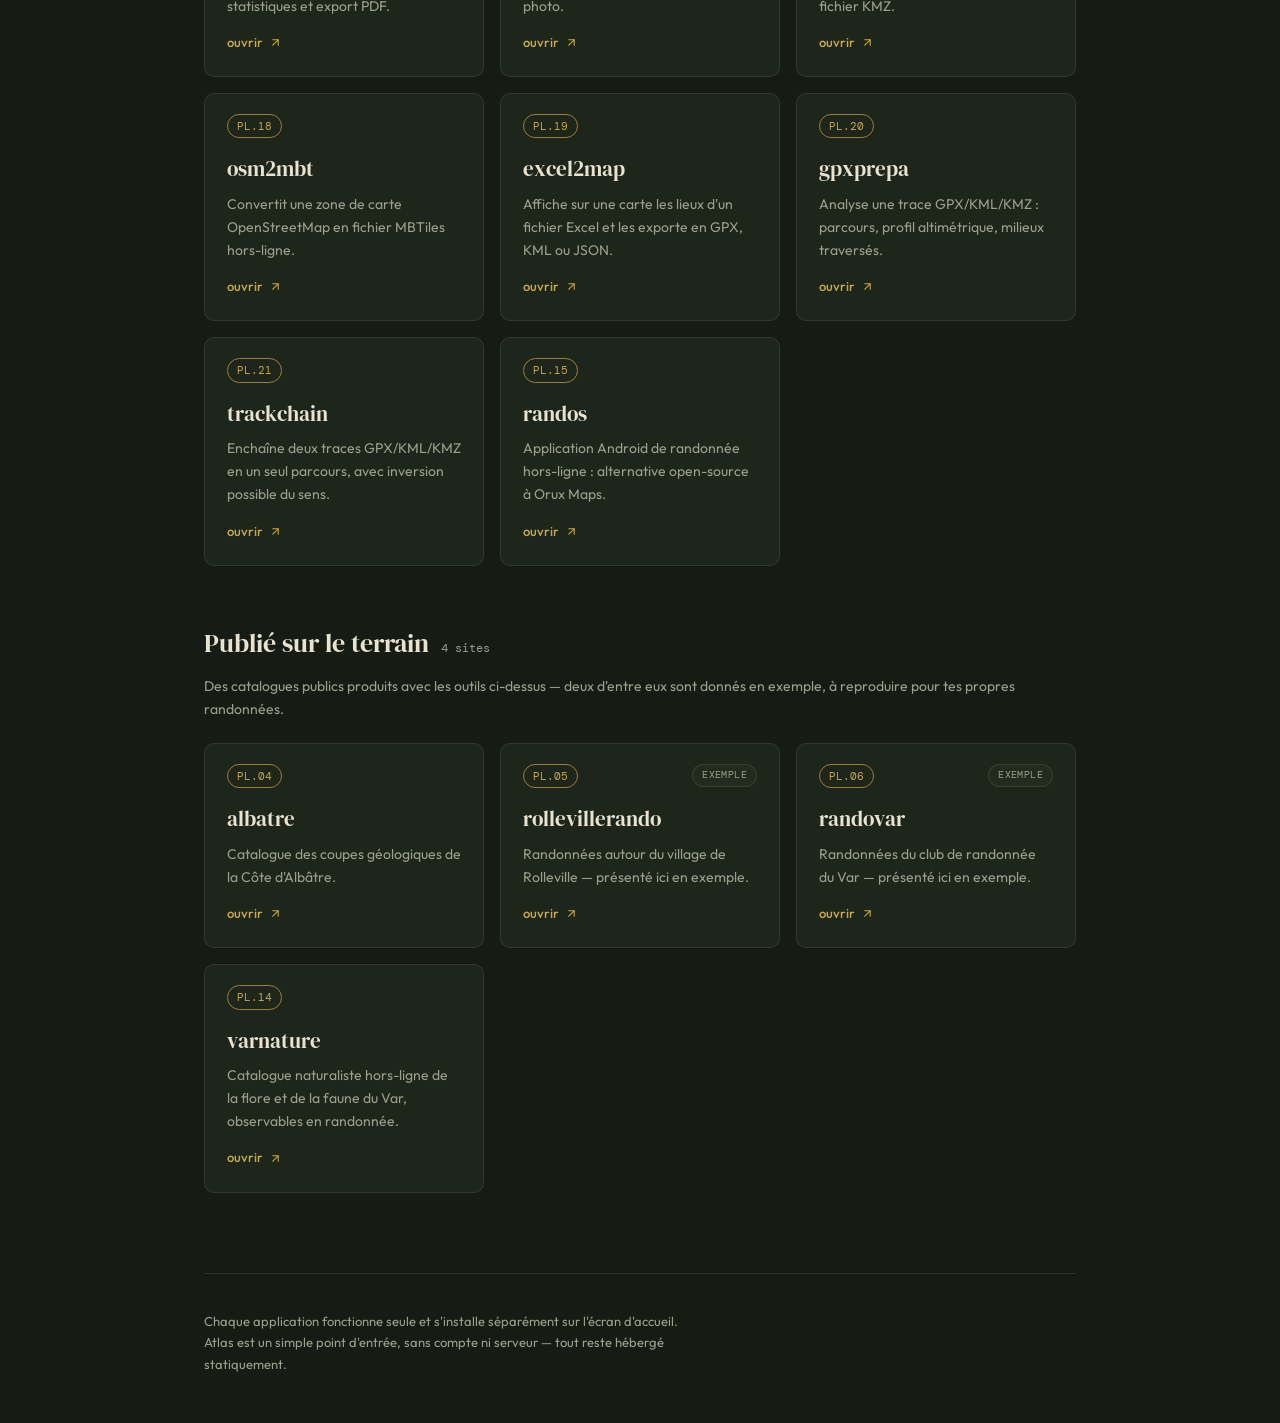
==== commit e987aa05: "Add files via upload" ====
--- a/index.html
+++ b/index.html
@@ -25,7 +25,7 @@
         <span class="ref">RÉF. ATLAS-01</span> · CÔTE D'ALBÂTRE
       </div>
     </div>
-    <p class="lede">Seize outils indépendants, pensés pour le terrain : créer un itinéraire, le suivre hors-ligne, et publier ce qu'on y trouve. Atlas ne fait que les relier.</p>
+    <p class="lede">Dix-sept outils indépendants, pensés pour le terrain : créer un itinéraire, le suivre hors-ligne, et publier ce qu'on y trouve. Atlas ne fait que les relier.</p>
 
     <svg class="contours" viewBox="0 0 920 90" preserveAspectRatio="none" aria-hidden="true">
       <path d="M0,60 C120,20 220,90 340,50 C460,10 560,80 680,45 C780,18 860,55 920,30"/>
